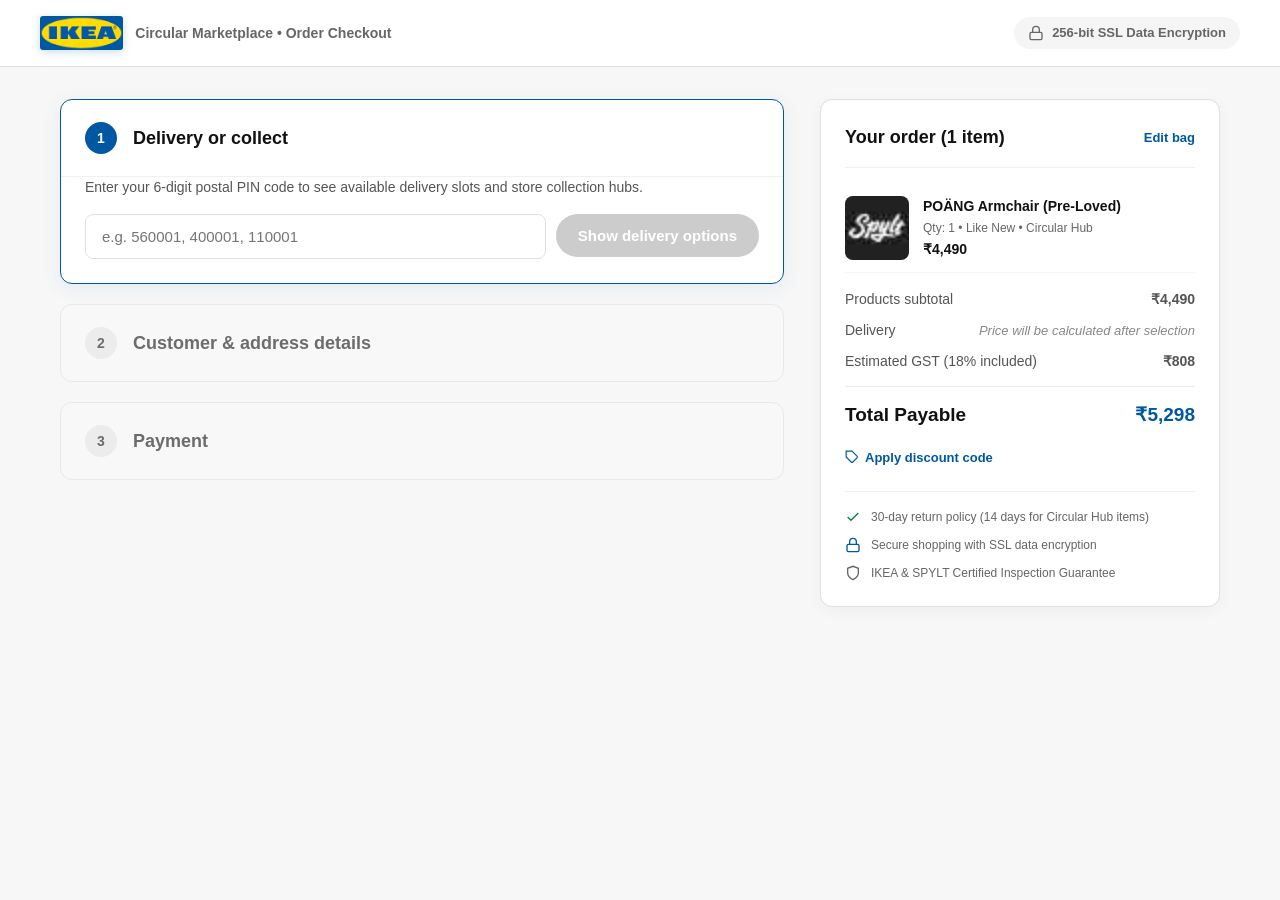
==== checkout/index.html @ 1ba8cf23 "Updates" ====
<!doctype html>
<html lang="en">

<head>
  <meta charset="UTF-8" />
  <meta name="viewport" content="width=device-width, initial-scale=1.0" />
  <meta http-equiv="Cache-Control" content="no-cache, no-store, must-revalidate" />
  <link rel="icon" type="image/svg+xml" href="/assets/6744ffba83bf874c1073eb88_favicon-CD9UqQ9M.jpg" />
  <title>Checkout — IKEA & SPYLT Order Delivery</title>

  <!-- Razorpay Checkout.js Official SDK -->
  <script src="https://checkout.razorpay.com/v1/checkout.js"></script>

  <style>
    :root {
      --ikea-blue: #0058a3;
      --ikea-blue-hover: #004b8c;
      --ikea-yellow: #ffdb00;
      --ikea-dark: #111111;
      --ikea-gray-bg: #f5f5f5;
      --ikea-border: #dfdfdf;
      --ikea-green: #00853d;
      --ikea-text-muted: #666666;
    }

    * {
      box-sizing: border-box;
      margin: 0;
      padding: 0;
    }

    body {
      font-family: -apple-system, BlinkMacSystemFont, "Segoe UI", Roboto, "Helvetica Neue", Arial, sans-serif;
      background-color: #f7f7f7;
      color: var(--ikea-dark);
      line-height: 1.5;
      min-height: 100vh;
    }

    /* Top Navigation Bar */
    .checkout-nav {
      background: #ffffff;
      border-bottom: 1px solid var(--ikea-border);
      padding: 16px 24px;
      position: sticky;
      top: 0;
      z-index: 100;
    }

    .checkout-nav-inner {
      max-width: 1200px;
      margin: 0 auto;
      display: flex;
      align-items: center;
      justify-content: space-between;
    }

    .ikea-logo-wrap {
      display: flex;
      align-items: center;
      gap: 12px;
      text-decoration: none;
      color: inherit;
    }

    .ikea-logo-box {
      background: var(--ikea-blue);
      color: var(--ikea-yellow);
      font-weight: 900;
      font-size: 22px;
      letter-spacing: 1px;
      padding: 4px 14px;
      border-radius: 4px;
      display: inline-block;
    }

    .nav-secure-badge {
      display: flex;
      align-items: center;
      gap: 8px;
      font-size: 13px;
      font-weight: 600;
      color: var(--ikea-text-muted);
      background: var(--ikea-gray-bg);
      padding: 6px 14px;
      border-radius: 20px;
    }

    /* Main Container */
    .checkout-container {
      max-width: 1200px;
      margin: 32px auto 64px auto;
      padding: 0 20px;
      display: grid;
      grid-template-columns: 1fr;
      gap: 36px;
    }

    @media (min-width: 960px) {
      .checkout-container {
        grid-template-columns: 1fr 400px;
        align-items: start;
      }
    }

    /* Left Column: Sequential Accordion */
    .accordion-section {
      background: #ffffff;
      border: 1px solid var(--ikea-border);
      border-radius: 12px;
      margin-bottom: 20px;
      overflow: hidden;
      transition: border-color 0.2s, box-shadow 0.2s;
    }

    .accordion-section.active {
      border-color: var(--ikea-blue);
      box-shadow: 0 4px 20px rgba(0, 88, 163, 0.08);
    }

    .accordion-section.disabled {
      opacity: 0.6;
      background: #fafafa;
    }

    .accordion-header {
      padding: 22px 24px;
      display: flex;
      align-items: center;
      justify-content: space-between;
      cursor: pointer;
      user-select: none;
    }

    .accordion-section.disabled .accordion-header {
      cursor: not-allowed;
    }

    .step-indicator-title {
      display: flex;
      align-items: center;
      gap: 16px;
    }

    .step-number {
      width: 32px;
      height: 32px;
      border-radius: 50%;
      background: #e5e5e5;
      color: var(--ikea-dark);
      font-weight: 700;
      font-size: 14px;
      display: flex;
      align-items: center;
      justify-content: center;
      flex-shrink: 0;
    }

    .accordion-section.active .step-number {
      background: var(--ikea-blue);
      color: #ffffff;
    }

    .accordion-section.completed .step-number {
      background: var(--ikea-green);
      color: #ffffff;
    }

    .step-title {
      font-size: 18px;
      font-weight: 700;
      color: var(--ikea-dark);
    }

    .step-edit-btn {
      background: none;
      border: none;
      color: var(--ikea-blue);
      font-size: 14px;
      font-weight: 700;
      cursor: pointer;
      padding: 4px 8px;
      border-radius: 4px;
    }

    .step-edit-btn:hover {
      text-decoration: underline;
    }

    .accordion-body {
      padding: 0 24px 24px 24px;
      border-top: 1px solid #f0f0f0;
      display: none;
    }

    .accordion-section.active .accordion-body {
      display: block;
    }

    /* Completed Summary Banner */
    .step-completed-summary {
      padding: 0 24px 18px 72px;
      font-size: 14px;
      color: #444;
      display: none;
    }

    .accordion-section.completed:not(.active) .step-completed-summary {
      display: block;
    }

    /* Form Fields & Cards */
    .form-group {
      margin-top: 18px;
    }

    .form-label {
      display: block;
      font-size: 13px;
      font-weight: 700;
      margin-bottom: 6px;
      color: #333;
    }

    .form-input {
      width: 100%;
      padding: 13px 16px;
      border: 1.5px solid var(--ikea-border);
      border-radius: 8px;
      font-size: 15px;
      outline: none;
      transition: border-color 0.2s;
      background: #ffffff;
      color: var(--ikea-dark);
    }

    .form-input:focus {
      border-color: var(--ikea-blue);
    }

    .form-input.error {
      border-color: #e00751;
      background: #fff8f9;
    }

    .form-error-msg {
      color: #e00751;
      font-size: 12px;
      font-weight: 600;
      margin-top: 4px;
      display: none;
    }

    .form-grid-2 {
      display: grid;
      grid-template-columns: 1fr;
      gap: 16px;
    }

    @media (min-width: 600px) {
      .form-grid-2 {
        grid-template-columns: 1fr 1fr;
      }
    }

    /* Delivery Option Selectable Cards */
    .delivery-options-grid {
      display: grid;
      grid-template-columns: 1fr;
      gap: 14px;
      margin-top: 18px;
    }

    @media (min-width: 600px) {
      .delivery-options-grid {
        grid-template-columns: 1fr 1fr;
      }
    }

    .delivery-card {
      border: 2px solid var(--ikea-border);
      border-radius: 10px;
      padding: 16px;
      cursor: pointer;
      transition: all 0.2s ease;
      background: #ffffff;
      display: flex;
      flex-direction: column;
      justify-content: space-between;
      position: relative;
    }

    .delivery-card:hover {
      border-color: #999;
    }

    .delivery-card.selected {
      border-color: var(--ikea-blue);
      background: #f4f8fc;
    }

    .delivery-card-header {
      display: flex;
      align-items: center;
      gap: 12px;
      margin-bottom: 8px;
    }

    .delivery-radio {
      width: 18px;
      height: 18px;
      accent-color: var(--ikea-blue);
      cursor: pointer;
    }

    .delivery-icon-wrap {
      width: 36px;
      height: 36px;
      background: #eef4fa;
      border-radius: 8px;
      display: flex;
      align-items: center;
      justify-content: center;
      color: var(--ikea-blue);
    }

    .delivery-card-title {
      font-size: 15px;
      font-weight: 700;
      color: var(--ikea-dark);
    }

    .delivery-card-desc {
      font-size: 13px;
      color: var(--ikea-text-muted);
      margin-left: 30px;
    }

    .delivery-card-fee {
      font-size: 15px;
      font-weight: 800;
      color: var(--ikea-blue);
      margin-top: 12px;
      margin-left: 30px;
    }

    .delivery-card-fee.free {
      color: var(--ikea-green);
    }

    /* Buttons */
    .btn-ikea-primary {
      background: var(--ikea-blue);
      color: #ffffff;
      border: none;
      padding: 15px 28px;
      border-radius: 30px;
      font-size: 15px;
      font-weight: 700;
      cursor: pointer;
      display: inline-flex;
      align-items: center;
      justify-content: center;
      gap: 10px;
      width: 100%;
      margin-top: 22px;
      transition: background 0.2s, transform 0.1s;
    }

    .btn-ikea-primary:hover:not(:disabled) {
      background: var(--ikea-blue-hover);
      transform: translateY(-1px);
    }

    .btn-ikea-primary:disabled {
      background: #cccccc;
      cursor: not-allowed;
      transform: none;
    }

    /* Right Column: Sticky Order Summary */
    .summary-card {
      background: #ffffff;
      border: 1px solid var(--ikea-border);
      border-radius: 12px;
      padding: 24px;
      position: sticky;
      top: 90px;
      box-shadow: 0 4px 16px rgba(0, 0, 0, 0.04);
    }

    .summary-header {
      display: flex;
      align-items: center;
      justify-content: space-between;
      border-bottom: 1px solid #f0f0f0;
      padding-bottom: 16px;
      margin-bottom: 16px;
    }

    .summary-title {
      font-size: 18px;
      font-weight: 800;
    }

    .order-item-row {
      display: flex;
      gap: 14px;
      padding: 12px 0;
      border-bottom: 1px solid #f5f5f5;
    }

    .order-item-img {
      width: 64px;
      height: 64px;
      border-radius: 8px;
      object-fit: cover;
      background: #f0f0f0;
      flex-shrink: 0;
    }

    .order-item-info {
      flex: 1;
      min-width: 0;
    }

    .order-item-name {
      font-size: 14px;
      font-weight: 700;
      color: var(--ikea-dark);
      white-space: nowrap;
      overflow: hidden;
      text-overflow: ellipsis;
    }

    .order-item-sub {
      font-size: 12px;
      color: var(--ikea-text-muted);
      margin: 2px 0;
    }

    .order-item-price {
      font-size: 14px;
      font-weight: 700;
      color: var(--ikea-dark);
    }

    /* Summary Calculations */
    .summary-line {
      display: flex;
      align-items: center;
      justify-content: space-between;
      font-size: 14px;
      color: #555555;
      margin-bottom: 10px;
    }

    .summary-line.total {
      border-top: 1.5px solid #eaeaea;
      padding-top: 14px;
      margin-top: 14px;
      font-size: 19px;
      font-weight: 900;
      color: var(--ikea-dark);
    }

    .summary-line.total .total-amount {
      color: var(--ikea-blue);
    }

    .summary-line .fee-pending {
      color: #888888;
      font-style: italic;
      font-size: 13px;
    }

    /* Discount Code Accordion */
    .discount-toggle {
      background: none;
      border: none;
      color: var(--ikea-blue);
      font-size: 13px;
      font-weight: 700;
      display: flex;
      align-items: center;
      gap: 6px;
      cursor: pointer;
      padding: 6px 0;
      margin: 14px 0 6px 0;
    }

    .discount-box {
      display: none;
      gap: 8px;
      margin-bottom: 14px;
    }

    .discount-box.open {
      display: flex;
    }

    .discount-input {
      flex: 1;
      padding: 8px 12px;
      border: 1.5px solid var(--ikea-border);
      border-radius: 6px;
      font-size: 13px;
      text-transform: uppercase;
      font-weight: 700;
    }

    .discount-apply-btn {
      background: var(--ikea-dark);
      color: #fff;
      border: none;
      border-radius: 6px;
      padding: 8px 16px;
      font-size: 13px;
      font-weight: 700;
      cursor: pointer;
    }

    /* Trust Links */
    .trust-footer {
      border-top: 1px solid #f0f0f0;
      margin-top: 20px;
      padding-top: 16px;
      display: flex;
      flex-direction: column;
      gap: 10px;
    }

    .trust-item {
      display: flex;
      align-items: center;
      gap: 10px;
      font-size: 12px;
      color: var(--ikea-text-muted);
    }

    /* Order Confirmation View */
    .order-success-card {
      background: #ffffff;
      border-radius: 16px;
      padding: 40px 32px;
      border: 1px solid var(--ikea-border);
      text-align: center;
      max-width: 640px;
      margin: 40px auto;
      box-shadow: 0 10px 30px rgba(0, 0, 0, 0.05);
    }

    .success-icon-wrap {
      width: 72px;
      height: 72px;
      background: #e6f6ec;
      color: var(--ikea-green);
      border-radius: 50%;
      display: inline-flex;
      align-items: center;
      justify-content: center;
      margin-bottom: 20px;
    }

    .loading-spinner {
      display: inline-block;
      width: 18px;
      height: 18px;
      border: 2.5px solid rgba(255, 255, 255, 0.3);
      border-radius: 50%;
      border-top-color: #ffffff;
      animation: spin 0.8s linear infinite;
    }

    @keyframes spin {
      to {
        transform: rotate(360deg);
      }
    }
  </style>
</head>

<body>

  <!-- Top Navigation Header -->
  <header class="checkout-nav">
    <div class="checkout-nav-inner">
      <a href="/marketplace" class="ikea-logo-wrap">
        <img src="/assets/image.png" alt="IKEA Logo"
          style="height:34px;border-radius:3px;box-shadow:0 2px 8px rgba(0,88,163,0.2);" />
        <span style="font-size:14px;font-weight:700;color:#666;">Circular Marketplace &bull; Order Checkout</span>
      </a>
      <div class="nav-secure-badge">
        <svg width="16" height="16" viewBox="0 0 24 24" fill="none" stroke="currentColor" stroke-width="2">
          <rect x="3" y="11" width="18" height="11" rx="2" ry="2"></rect>
          <path d="M7 11V7a5 5 0 0 1 10 0v4"></path>
        </svg>
        <span>256-bit SSL Data Encryption</span>
      </div>
    </div>
  </header>

  <!-- Main Checkout Container -->
  <main class="checkout-container" id="checkout-main-grid">

    <!-- Left Column: Sequential Accordion -->
    <div class="checkout-flow-column">

      <!-- STEP 1: DELIVERY OR COLLECT -->
      <section class="accordion-section active" id="step-1-section">
        <div class="accordion-header" id="step-1-header">
          <div class="step-indicator-title">
            <div class="step-number" id="step-1-badge">1</div>
            <h2 class="step-title">Delivery or collect</h2>
          </div>
          <button class="step-edit-btn" id="step-1-edit-btn" style="display:none;">Edit</button>
        </div>

        <div class="step-completed-summary" id="step-1-summary">
          <!-- Populated after Step 1 is completed -->
        </div>

        <div class="accordion-body" id="step-1-body">
          <p style="font-size:14px;color:#555;margin-bottom:16px;">
            Enter your 6-digit postal PIN code to see available delivery slots and store collection hubs.
          </p>

          <div style="display:flex;gap:10px;align-items:flex-start;">
            <div style="flex:1;">
              <input type="text" id="pincode-input" class="form-input" placeholder="e.g. 560001, 400001, 110001"
                maxlength="6" />
              <div class="form-error-msg" id="pincode-error">Please enter a valid 6-digit postal code.</div>
            </div>
            <button type="button" id="lookup-pincode-btn" class="btn-ikea-primary"
              style="margin-top:0;width:auto;padding:13px 22px;white-space:nowrap;" disabled>
              Show delivery options
            </button>
          </div>

          <!-- Serviceable Delivery Options (Dynamic Cards) -->
          <div id="delivery-cards-container" style="display:none;margin-top:20px;">
            <label class="form-label">Select fulfillment method:</label>
            <div class="delivery-options-grid">

              <!-- Card 1: Home Delivery -->
              <div class="delivery-card selected" id="card-home-delivery"
                onclick="window.selectDeliveryOption('home_delivery')">
                <div>
                  <div class="delivery-card-header">
                    <input type="radio" name="delivery_choice" value="home_delivery" class="delivery-radio" checked />
                    <div class="delivery-icon-wrap">
                      <svg width="20" height="20" viewBox="0 0 24 24" fill="none" stroke="currentColor"
                        stroke-width="2">
                        <rect x="1" y="3" width="15" height="13"></rect>
                        <polygon points="16 8 20 8 23 11 23 16 16 16 16 8"></polygon>
                        <circle cx="5.5" cy="18.5" r="2.5"></circle>
                        <circle cx="18.5" cy="18.5" r="2.5"></circle>
                      </svg>
                    </div>
                    <span class="delivery-card-title">Home Delivery</span>
                  </div>
                  <p class="delivery-card-desc" id="home-delivery-estimate">Estimated delivery in 2-3 days</p>
                </div>
                <div class="delivery-card-fee" id="home-delivery-fee-label">₹299</div>
              </div>

              <!-- Card 2: Store Pickup -->
              <div class="delivery-card" id="card-store-pickup" onclick="window.selectDeliveryOption('store_pickup')">
                <div>
                  <div class="delivery-card-header">
                    <input type="radio" name="delivery_choice" value="store_pickup" class="delivery-radio" />
                    <div class="delivery-icon-wrap">
                      <svg width="20" height="20" viewBox="0 0 24 24" fill="none" stroke="currentColor"
                        stroke-width="2">
                        <path d="M3 9l9-7 9 7v11a2 2 0 0 1-2 2H5a2 2 0 0 1-2-2z"></path>
                        <polyline points="9 22 9 12 15 12 15 22"></polyline>
                      </svg>
                    </div>
                    <span class="delivery-card-title">Store / Click & Collect</span>
                  </div>
                  <p class="delivery-card-desc">Ready for pickup in 2 hours</p>
                </div>
                <div class="delivery-card-fee free">FREE</div>
              </div>
            </div>

            <!-- Store Selector for Click & Collect -->
            <div id="store-picker-wrap" style="display:none;margin-top:16px;">
              <label class="form-label">Select IKEA Hub / Store for Pickup:</label>
              <select id="pickup-store-select" class="form-input" style="cursor:pointer;">
                <option value="IKEA Nagasandra, Bengaluru">IKEA Nagasandra (Manjunatha Nagar, Bengaluru)</option>
                <option value="IKEA Navi Mumbai">IKEA Navi Mumbai (Turbhe MIDC)</option>
                <option value="IKEA R City Mall, Mumbai">IKEA R City (Ghatkopar West, Mumbai)</option>
                <option value="IKEA HITEC City, Hyderabad">IKEA HITEC City (Raidurg, Hyderabad)</option>
                <option value="IKEA Customer Hub, Delhi NCR">IKEA Hub (Sector 18, Noida)</option>
              </select>
            </div>

            <button type="button" id="step-1-continue-btn" class="btn-ikea-primary">
              Continue to details
            </button>
          </div>
        </div>
      </section>

      <!-- STEP 2: DETAILS -->
      <section class="accordion-section disabled" id="step-2-section">
        <div class="accordion-header" id="step-2-header">
          <div class="step-indicator-title">
            <div class="step-number" id="step-2-badge">2</div>
            <h2 class="step-title">Customer & address details</h2>
          </div>
          <button class="step-edit-btn" id="step-2-edit-btn" style="display:none;">Edit</button>
        </div>

        <div class="step-completed-summary" id="step-2-summary">
          <!-- Populated after Step 2 is completed -->
        </div>

        <div class="accordion-body" id="step-2-body">
          <form id="step-2-form">
            <div class="form-grid-2">
              <div class="form-group">
                <label class="form-label">Full Name *</label>
                <input type="text" id="cust-name" class="form-input" placeholder="e.g. Rahul Sharma" required />
                <div class="form-error-msg" id="name-error">Please enter your full name.</div>
              </div>
              <div class="form-group">
                <label class="form-label">Mobile Phone Number *</label>
                <input type="tel" id="cust-phone" class="form-input" placeholder="+91 9876543210" required />
                <div class="form-error-msg" id="phone-error">Please enter a valid 10-digit mobile number.</div>
              </div>
            </div>

            <div class="form-group">
              <label class="form-label">Email Address (for order tracking & invoice) *</label>
              <input type="email" id="cust-email" class="form-input" placeholder="e.g. rahul@example.com" required />
              <div class="form-error-msg" id="email-error">Please enter a valid email address.</div>
            </div>

            <div id="address-fields-wrap">
              <div class="form-group">
                <label class="form-label">Street Address / Building / Flat No *</label>
                <input type="text" id="cust-address" class="form-input"
                  placeholder="e.g. Flat 402, Green Valley Apartments, 5th Main" required />
                <div class="form-error-msg" id="address-error">Please enter your complete address.</div>
              </div>

              <div class="form-grid-2">
                <div class="form-group">
                  <label class="form-label">City *</label>
                  <input type="text" id="cust-city" class="form-input" value="Bengaluru" required />
                </div>
                <div class="form-group">
                  <label class="form-label">State *</label>
                  <input type="text" id="cust-state" class="form-input" value="Karnataka" required />
                </div>
              </div>
            </div>

            <div class="form-group">
              <label class="form-label">Delivery Instructions (Optional)</label>
              <input type="text" id="cust-notes" class="form-input"
                placeholder="e.g. Call before delivery / Leave at security desk" />
            </div>

            <button type="submit" class="btn-ikea-primary" id="step-2-continue-btn">
              Continue to payment
            </button>
          </form>
        </div>
      </section>

      <!-- STEP 3: PAYMENT -->
      <section class="accordion-section disabled" id="step-3-section">
        <div class="accordion-header" id="step-3-header">
          <div class="step-indicator-title">
            <div class="step-number" id="step-3-badge">3</div>
            <h2 class="step-title">Payment</h2>
          </div>
        </div>

        <div class="accordion-body" id="step-3-body">
          <div
            style="background:#f4f8fc;border:1.5px solid #c7ddf5;border-radius:10px;padding:18px;margin-bottom:20px;">
            <div style="display:flex;align-items:center;gap:12px;margin-bottom:8px;">
              <svg width="24" height="24" viewBox="0 0 24 24" fill="none" stroke="#0058a3" stroke-width="2">
                <rect x="1" y="4" width="22" height="16" rx="2" ry="2"></rect>
                <line x1="1" y1="10" x2="23" y2="10"></line>
              </svg>
              <span style="font-size:16px;font-weight:800;color:#0058a3;">Razorpay Secure Payment Gateway</span>
              <span
                style="background:#e9aa56;color:#2b1b17;font-size:11px;font-weight:800;padding:2px 8px;border-radius:10px;margin-left:auto;">TEST
                MODE</span>
            </div>
            <p style="font-size:13px;color:#444;line-height:1.4;">
              Supports <strong>UPI (Google Pay, PhonePe, Paytm, BHIM)</strong>, <strong>Credit & Debit Cards</strong>,
              <strong>NetBanking</strong>, and <strong>Wallets</strong> with instant cryptographic signature
              verification.
            </p>
          </div>

          <div id="payment-error-banner"
            style="display:none;background:#fff2f4;border:1px solid #f5c2c7;color:#842029;padding:14px;border-radius:8px;font-size:13px;font-weight:600;margin-bottom:16px;">
            <!-- Error message -->
          </div>

          <button type="button" id="pay-with-razorpay-btn" class="btn-ikea-primary"
            style="background:#0058a3;font-size:16px;">
            <svg width="18" height="18" viewBox="0 0 24 24" fill="none" stroke="currentColor" stroke-width="2.5">
              <rect x="3" y="11" width="18" height="11" rx="2" ry="2"></rect>
              <path d="M7 11V7a5 5 0 0 1 10 0v4"></path>
            </svg>
            <span id="pay-btn-label">Pay with Razorpay</span>
          </button>

          <p style="font-size:12px;color:#777;text-align:center;margin-top:12px;">
            Transactions are encrypted with end-to-end 256-bit TLS security.
          </p>
        </div>
      </section>

    </div>

    <!-- Right Column: Sticky Order Summary Sidebar -->
    <aside class="summary-card" id="sticky-summary-sidebar">
      <div class="summary-header">
        <h3 class="summary-title" id="sidebar-order-count">Your order (1 item)</h3>
        <a href="/shopping-bag.html" style="font-size:13px;color:var(--ikea-blue);font-weight:700;text-decoration:none;">Edit
          bag</a>
      </div>

      <!-- Item Thumbnail Rows -->
      <div id="sidebar-items-list">
        <!-- Rendered dynamically -->
      </div>

      <!-- Summary Calculations -->
      <div style="margin-top:16px;">
        <div class="summary-line">
          <span>Products subtotal</span>
          <span id="summary-products-subtotal" style="font-weight:700;">₹0</span>
        </div>

        <div class="summary-line">
          <span>Delivery</span>
          <span id="summary-delivery-fee" class="fee-pending">Price will be calculated after selection</span>
        </div>

        <div class="summary-line" id="discount-line" style="display:none;color:var(--ikea-green);">
          <span>Discount Applied (<span id="discount-code-tag"></span>)</span>
          <span id="summary-discount-val">-₹0</span>
        </div>

        <div class="summary-line">
          <span>Estimated GST (18% included)</span>
          <span id="summary-tax-val" style="font-weight:600;">₹0</span>
        </div>

        <div class="summary-line total">
          <span>Total Payable</span>
          <span class="total-amount" id="summary-total-val">₹0</span>
        </div>
      </div>

      <!-- Collapsible Discount Code -->
      <button type="button" class="discount-toggle" id="toggle-discount-btn">
        <svg width="14" height="14" viewBox="0 0 24 24" fill="none" stroke="currentColor" stroke-width="2">
          <path d="M20.59 13.41l-7.17 7.17a2 2 0 0 1-2.83 0L2 12V2h10l8.59 8.59a2 2 0 0 1 0 2.82z"></path>
          <line x1="7" y1="7" x2="7.01" y2="7"></line>
        </svg>
        <span>Apply discount code</span>
      </button>

      <div class="discount-box" id="discount-box">
        <input type="text" id="discount-input" class="discount-input" placeholder="e.g. IKEA10" />
        <button type="button" id="apply-discount-btn" class="discount-apply-btn">Apply</button>
      </div>

      <!-- Static Trust & Policy Links -->
      <div class="trust-footer">
        <div class="trust-item">
          <svg width="16" height="16" viewBox="0 0 24 24" fill="none" stroke="#00853d" stroke-width="2">
            <polyline points="20 6 9 17 4 12"></polyline>
          </svg>
          <span>30-day return policy (14 days for Circular Hub items)</span>
        </div>
        <div class="trust-item">
          <svg width="16" height="16" viewBox="0 0 24 24" fill="none" stroke="#0058a3" stroke-width="2">
            <rect x="3" y="11" width="18" height="11" rx="2" ry="2"></rect>
            <path d="M7 11V7a5 5 0 0 1 10 0v4"></path>
          </svg>
          <span>Secure shopping with SSL data encryption</span>
        </div>
        <div class="trust-item">
          <svg width="16" height="16" viewBox="0 0 24 24" fill="none" stroke="#666" stroke-width="2">
            <path d="M12 22s8-4 8-10V5l-8-3-8 3v7c0 6 8 10 8 10z"></path>
          </svg>
          <span>IKEA & SPYLT Certified Inspection Guarantee</span>
        </div>
      </div>
    </aside>

  </main>

  <!-- Full Order Confirmation View (Hidden Initially) -->
  <div id="order-confirmation-screen" style="display:none;padding:0 20px;">
    <div class="order-success-card">
      <div class="success-icon-wrap">
        <svg width="40" height="40" viewBox="0 0 24 24" fill="none" stroke="currentColor" stroke-width="3">
          <polyline points="20 6 9 17 4 12"></polyline>
        </svg>
      </div>
      <h1 style="font-size:26px;font-weight:900;color:var(--ikea-dark);margin-bottom:8px;">Thank You for Your Order!
      </h1>
      <p style="color:#555;font-size:15px;margin-bottom:24px;">
        Your payment has been verified successfully. A confirmation receipt has been sent to your email.
      </p>

      <div
        style="background:#f8f9fa;border:1px solid #e9ecef;border-radius:12px;padding:20px;text-align:left;margin-bottom:24px;font-size:14px;line-height:1.8;">
        <div
          style="display:flex;justify-content:space-between;border-bottom:1px solid #e5e5e5;padding-bottom:8px;margin-bottom:8px;">
          <span style="color:#666;">Order ID:</span>
          <strong id="confirm-order-id" style="color:var(--ikea-blue);font-family:monospace;font-size:15px;"></strong>
        </div>
        <div
          style="display:flex;justify-content:space-between;border-bottom:1px solid #e5e5e5;padding-bottom:8px;margin-bottom:8px;">
          <span style="color:#666;">Payment ID:</span>
          <strong id="confirm-payment-id" style="font-family:monospace;font-size:13px;"></strong>
        </div>
        <div
          style="display:flex;justify-content:space-between;border-bottom:1px solid #e5e5e5;padding-bottom:8px;margin-bottom:8px;">
          <span style="color:#666;">Estimated Fulfillment:</span>
          <strong id="confirm-delivery-estimate" style="color:var(--ikea-green);"></strong>
        </div>
        <div style="display:flex;justify-content:space-between;">
          <span style="color:#666;">Total Amount Paid:</span>
          <strong id="confirm-total-amount" style="font-size:16px;color:var(--ikea-dark);"></strong>
        </div>
      </div>

      <div style="display:flex;gap:12px;justify-content:center;">
        <a href="/marketplace" class="btn-ikea-primary" style="margin-top:0;width:auto;text-decoration:none;">
          Return to Marketplace
        </a>
        <a href="/" class="btn-ikea-primary" style="margin-top:0;width:auto;background:#111;text-decoration:none;">
          Back to IKEA Store
        </a>
      </div>
    </div>
  </div>

  <!-- API SDK -->
  <script src="/ecommerce-api.js"></script>

  <!-- Checkout Logic Script -->
  <script>
    (function () {
      // Checkout State
      let checkoutState = {
        currentStep: 1,
        pincode: '',
        deliveryMethod: 'home_delivery',
        pickupStore: 'IKEA Nagasandra, Bengaluru',
        deliveryFee: 299,
        deliveryEstimate: 'Tuesday, 30 Sep',
        customer: {
          name: '',
          phone: '',
          email: '',
          address: '',
          city: 'Bengaluru',
          state: 'Karnataka',
          notes: ''
        },
        discountCode: null,
        discountAmount: 0,
        items: []
      };

      // Restore session state if available
      try {
        const saved = sessionStorage.getItem('ikea_checkout_saved_state');
        if (saved) {
          const parsed = JSON.parse(saved);
          checkoutState = { ...checkoutState, ...parsed };
        }
      } catch (e) { }

      // Parse Query Params (e.g. ?productId=sh-001 or direct item checkout)
      const urlParams = new URLSearchParams(window.location.search);
      const queryProductId = urlParams.get('productId');

      // 1. Initialize Order Items
      async function initOrderItems() {
        if (queryProductId) {
          try {
            const products = await window.ecommerceAPI.request('/products');
            const found = products.find(p => p.id === queryProductId);
            if (found) {
              checkoutState.items = [{
                id: found.id,
                name: found.name,
                price: found.price,
                quantity: 1,
                image_url: found.image_url,
                condition: found.condition || 'Verified Second-Hand'
              }];
            }
          } catch (e) {
            console.error('Failed to load item:', e);
          }
        }

        // If no direct item in query, load from server cart
        if (!checkoutState.items.length) {
          try {
            const cart = await window.ecommerceAPI.getCart();
            if (cart.items && cart.items.length) {
              checkoutState.items = cart.items.map(ci => ({
                id: ci.product_id,
                name: ci.product ? ci.product.name : 'IKEA Item',
                price: ci.product ? ci.product.price : (ci.subtotal / ci.quantity),
                quantity: ci.quantity,
                image_url: ci.product ? ci.product.image_url : '/assets/6744ffba83bf874c1073eb88_favicon-CD9UqQ9M.jpg',
                condition: ci.product && ci.product.is_second_hand ? (ci.product.condition || 'Verified Pre-Loved') : 'Brand New'
              }));
            }
          } catch (e) {
            console.error('Cart load error:', e);
          }
        }

        // Default Fallback Item if empty
        if (!checkoutState.items.length) {
          checkoutState.items = [{
            id: 'sh-001',
            name: 'POÄNG Armchair (Pre-Loved)',
            price: 4490,
            quantity: 1,
            image_url: 'https://images.unsplash.com/photo-1567538096630-e0c55bd6374c?auto=format&fit=crop&w=800&q=80',
            condition: 'Like New • Circular Hub'
          }];
        }

        renderSidebar();
        restoreStepForms();
      }

      // 2. Render Sticky Order Summary Sidebar
      function renderSidebar() {
        const listEl = document.getElementById('sidebar-items-list');
        const countEl = document.getElementById('sidebar-order-count');
        const subtotalEl = document.getElementById('summary-products-subtotal');
        const deliveryEl = document.getElementById('summary-delivery-fee');
        const taxEl = document.getElementById('summary-tax-val');
        const totalEl = document.getElementById('summary-total-val');
        const payBtnLabel = document.getElementById('pay-btn-label');

        const totalQty = checkoutState.items.reduce((sum, item) => sum + item.quantity, 0);
        countEl.textContent = `Your order (${totalQty} ${totalQty === 1 ? 'item' : 'items'})`;

        let subtotal = 0;
        listEl.innerHTML = checkoutState.items.map(item => {
          const itemSub = item.price * item.quantity;
          subtotal += itemSub;
          return `
            <div class="order-item-row">
              <img src="${item.image_url}" alt="${item.name}" class="order-item-img" onerror="this.src='/assets/6744ffba83bf874c1073eb88_favicon-CD9UqQ9M.jpg'" />
              <div class="order-item-info">
                <div class="order-item-name">${item.name}</div>
                <div class="order-item-sub">Qty: ${item.quantity} &bull; ${item.condition}</div>
                <div class="order-item-price">₹${itemSub.toLocaleString('en-IN')}</div>
              </div>
            </div>
          `;
        }).join('');

        subtotalEl.textContent = `₹${subtotal.toLocaleString('en-IN')}`;

        // Delivery Fee
        let fee = 0;
        if (checkoutState.currentStep >= 2 || checkoutState.pincode) {
          if (checkoutState.deliveryMethod === 'store_pickup' || subtotal >= 5000) {
            deliveryEl.textContent = 'FREE';
            deliveryEl.className = 'delivery-card-fee free';
            fee = 0;
          } else {
            deliveryEl.textContent = '₹299';
            deliveryEl.className = 'summary-line';
            fee = 299;
          }
        } else {
          deliveryEl.textContent = 'Price will be calculated after selection';
          deliveryEl.className = 'fee-pending';
        }

        // Discount
        let discount = 0;
        if (checkoutState.discountCode) {
          const code = checkoutState.discountCode.toUpperCase();
          if (code === 'IKEA10' || code === 'SPYLT10') {
            discount = Math.round(subtotal * 0.10);
          } else if (code === 'IKEA500' || code === 'SPYLT500') {
            discount = Math.min(500, subtotal);
          } else if (code === 'WELCOME2026') {
            discount = Math.round(subtotal * 0.15);
          }
          document.getElementById('discount-line').style.display = 'flex';
          document.getElementById('discount-code-tag').textContent = code;
          document.getElementById('summary-discount-val').textContent = `-₹${discount.toLocaleString('en-IN')}`;
        } else {
          document.getElementById('discount-line').style.display = 'none';
        }

        // Calculations
        const taxable = Math.max(0, subtotal - discount);
        const tax = Math.round(taxable * 0.18);
        const total = Math.round(taxable + fee + tax);

        taxEl.textContent = `₹${tax.toLocaleString('en-IN')}`;
        totalEl.textContent = `₹${total.toLocaleString('en-IN')}`;

        if (payBtnLabel) {
          payBtnLabel.textContent = `Pay ₹${total.toLocaleString('en-IN')} with Razorpay`;
        }

        checkoutState.calculatedTotal = total;
        checkoutState.calculatedSubtotal = subtotal;
        checkoutState.calculatedTax = tax;
        checkoutState.deliveryFee = fee;

        saveState();
      }

      function saveState() {
        try {
          sessionStorage.setItem('ikea_checkout_saved_state', JSON.stringify(checkoutState));
        } catch (e) { }
      }

      // 3. Step 1: Pincode & Delivery Options
      const pincodeInput = document.getElementById('pincode-input');
      const lookupBtn = document.getElementById('lookup-pincode-btn');
      const deliveryCardsContainer = document.getElementById('delivery-cards-container');
      const pincodeError = document.getElementById('pincode-error');
      const step1ContinueBtn = document.getElementById('step-1-continue-btn');

      pincodeInput.addEventListener('input', function (e) {
        const val = e.target.value.replace(/\D/g, '').substring(0, 6);
        e.target.value = val;
        pincodeError.style.display = 'none';
        lookupBtn.disabled = (val.length !== 6);
      });

      lookupBtn.addEventListener('click', async function () {
        const pin = pincodeInput.value.trim();
        if (pin.length !== 6) return;

        lookupBtn.disabled = true;
        lookupBtn.innerHTML = '<span class="loading-spinner"></span> Checking...';

        try {
          const res = await window.ecommerceAPI.getDeliveryOptions(pin);
          checkoutState.pincode = pin;
          checkoutState.customer.city = res.city || 'Bengaluru';
          checkoutState.customer.state = res.state || 'Karnataka';

          document.getElementById('cust-city').value = checkoutState.customer.city;
          document.getElementById('cust-state').value = checkoutState.customer.state;

          const homeOpt = res.options.find(o => o.id === 'home_delivery');
          if (homeOpt) {
            document.getElementById('home-delivery-estimate').textContent = homeOpt.subtitle;
            checkoutState.deliveryEstimate = homeOpt.estimated_date;
          }

          deliveryCardsContainer.style.display = 'block';
          renderSidebar();
        } catch (err) {
          pincodeError.textContent = err.message || 'Pincode not serviceable';
          pincodeError.style.display = 'block';
        } finally {
          lookupBtn.disabled = false;
          lookupBtn.textContent = 'Check';
        }
      });

      window.selectDeliveryOption = function (type) {
        checkoutState.deliveryMethod = type;
        const cardHome = document.getElementById('card-home-delivery');
        const cardStore = document.getElementById('card-store-pickup');
        const storePicker = document.getElementById('store-picker-wrap');

        if (type === 'home_delivery') {
          cardHome.classList.add('selected');
          cardStore.classList.remove('selected');
          cardHome.querySelector('input').checked = true;
          storePicker.style.display = 'none';
          document.getElementById('address-fields-wrap').style.display = 'block';
        } else {
          cardStore.classList.add('selected');
          cardHome.classList.remove('selected');
          cardStore.querySelector('input').checked = true;
          storePicker.style.display = 'block';
          document.getElementById('address-fields-wrap').style.display = 'none';
        }
        renderSidebar();
      };

      step1ContinueBtn.addEventListener('click', function () {
        if (!checkoutState.pincode) return;

        // Complete Step 1
        const summaryText = checkoutState.deliveryMethod === 'home_delivery'
          ? `&check; Home Delivery to ${checkoutState.pincode} (${checkoutState.customer.city}, ${checkoutState.customer.state}) &bull; Est: ${checkoutState.deliveryEstimate} &bull; ${checkoutState.deliveryFee === 0 ? 'FREE' : '₹299'}`
          : `&check; Store Pickup at ${document.getElementById('pickup-store-select').value} &bull; FREE (Ready in 2 hrs)`;

        document.getElementById('step-1-summary').innerHTML = summaryText;
        document.getElementById('step-1-edit-btn').style.display = 'block';

        setStep(2);
      });

      document.getElementById('step-1-edit-btn').addEventListener('click', () => setStep(1));
      document.getElementById('step-2-edit-btn').addEventListener('click', () => setStep(2));

      // 4. Step 2: Details Form
      const step2Form = document.getElementById('step-2-form');

      step2Form.addEventListener('submit', function (e) {
        e.preventDefault();
        const name = document.getElementById('cust-name').value.trim();
        const phone = document.getElementById('cust-phone').value.trim();
        const email = document.getElementById('cust-email').value.trim();
        const address = document.getElementById('cust-address').value.trim();
        const city = document.getElementById('cust-city').value.trim();
        const state = document.getElementById('cust-state').value.trim();
        const notes = document.getElementById('cust-notes').value.trim();

        let valid = true;
        if (name.length < 2) {
          document.getElementById('name-error').style.display = 'block';
          valid = false;
        } else {
          document.getElementById('name-error').style.display = 'none';
        }

        const phoneClean = phone.replace(/\D/g, '');
        if (phoneClean.length < 10) {
          document.getElementById('phone-error').style.display = 'block';
          valid = false;
        } else {
          document.getElementById('phone-error').style.display = 'none';
        }

        if (!/^[^\s@]+@[^\s@]+\.[^\s@]+$/.test(email)) {
          document.getElementById('email-error').style.display = 'block';
          valid = false;
        } else {
          document.getElementById('email-error').style.display = 'none';
        }

        if (checkoutState.deliveryMethod === 'home_delivery' && address.length < 5) {
          document.getElementById('address-error').style.display = 'block';
          valid = false;
        } else {
          document.getElementById('address-error').style.display = 'none';
        }

        if (!valid) return;

        checkoutState.customer = { name, phone: phoneClean, email, address, city, state, notes };
        checkoutState.pickupStore = document.getElementById('pickup-store-select').value;

        // Complete Step 2
        const summaryText = `&check; ${name} &bull; +91 ${phoneClean} &bull; ${email} ${checkoutState.deliveryMethod === 'home_delivery' ? `&bull; ${address}, ${city}` : `&bull; Pickup Hub: ${checkoutState.pickupStore}`}`;
        document.getElementById('step-2-summary').innerHTML = summaryText;
        document.getElementById('step-2-edit-btn').style.display = 'block';

        setStep(3);
      });

      // Step Controller
      function setStep(step) {
        checkoutState.currentStep = step;
        const s1 = document.getElementById('step-1-section');
        const s2 = document.getElementById('step-2-section');
        const s3 = document.getElementById('step-3-section');

        s1.className = 'accordion-section' + (step === 1 ? ' active' : (step > 1 ? ' completed' : ''));
        s2.className = 'accordion-section' + (step === 2 ? ' active' : (step > 2 ? ' completed' : (step < 2 ? ' disabled' : '')));
        s3.className = 'accordion-section' + (step === 3 ? ' active' : (step < 3 ? ' disabled' : ''));

        renderSidebar();
      }

      function restoreStepForms() {
        if (checkoutState.pincode) {
          pincodeInput.value = checkoutState.pincode;
          lookupBtn.disabled = false;
          deliveryCardsContainer.style.display = 'block';
        }
        if (checkoutState.customer.name) {
          document.getElementById('cust-name').value = checkoutState.customer.name;
          document.getElementById('cust-phone').value = checkoutState.customer.phone;
          document.getElementById('cust-email').value = checkoutState.customer.email;
          document.getElementById('cust-address').value = checkoutState.customer.address;
          document.getElementById('cust-city').value = checkoutState.customer.city;
          document.getElementById('cust-state').value = checkoutState.customer.state;
        }
      }

      // 5. Discount Code Toggle
      const discountToggle = document.getElementById('toggle-discount-btn');
      const discountBox = document.getElementById('discount-box');
      const applyDiscountBtn = document.getElementById('apply-discount-btn');

      discountToggle.addEventListener('click', () => {
        discountBox.classList.toggle('open');
      });

      applyDiscountBtn.addEventListener('click', () => {
        const val = document.getElementById('discount-input').value.trim().toUpperCase();
        if (['IKEA10', 'SPYLT10', 'IKEA500', 'SPYLT500', 'WELCOME2026'].includes(val)) {
          checkoutState.discountCode = val;
          renderSidebar();
          discountBox.classList.remove('open');
        } else {
          alert('Invalid promo code. Try IKEA10 or SPYLT500');
        }
      });

      // 6. Step 3: Razorpay Test Mode Checkout & Verification
      const payBtn = document.getElementById('pay-with-razorpay-btn');
      const errorBanner = document.getElementById('payment-error-banner');

      payBtn.addEventListener('click', async function () {
        errorBanner.style.display = 'none';
        payBtn.disabled = true;
        payBtn.innerHTML = '<span class="loading-spinner"></span> Creating secure order...';

        try {
          // 1. Create Order on Backend (Server Calculates Totals)
          const orderPayload = {
            customer_name: checkoutState.customer.name,
            customer_email: checkoutState.customer.email,
            customer_phone: checkoutState.customer.phone,
            shipping_address: checkoutState.deliveryMethod === 'home_delivery' ? checkoutState.customer.address : checkoutState.pickupStore,
            city: checkoutState.customer.city,
            state: checkoutState.customer.state,
            pincode: checkoutState.pincode,
            delivery_method: checkoutState.deliveryMethod,
            pickup_store: checkoutState.deliveryMethod === 'store_pickup' ? checkoutState.pickupStore : null,
            discount_code: checkoutState.discountCode,
            items: checkoutState.items.map(it => ({
              product_id: it.id,
              quantity: it.quantity,
              selected_color: 'Standard'
            })),
            notes: checkoutState.customer.notes
          };

          const rzpOrder = await window.ecommerceAPI.createOrder(orderPayload);

          // 2. Open Razorpay Checkout Modal
          const options = {
            key: rzpOrder.key_id,
            amount: rzpOrder.amount_in_paise,
            currency: rzpOrder.currency || "INR",
            name: "IKEA & SPYLT Hub",
            description: `Order #${rzpOrder.order_id}`,
            image: "https://images.unsplash.com/photo-1555041469-a586c61ea9bc?auto=format&fit=crop&w=200&q=80",
            order_id: rzpOrder.razorpay_order_id.startsWith("order_rzp_") ? undefined : rzpOrder.razorpay_order_id,
            prefill: {
              name: checkoutState.customer.name,
              email: checkoutState.customer.email,
              contact: checkoutState.customer.phone
            },
            theme: {
              color: "#0058a3"
            },
            handler: async function (response) {
              // 3. Payment Success Callback -> Cryptographic Server Verification
              payBtn.innerHTML = '<span class="loading-spinner"></span> Verifying payment signature...';
              try {
                const verified = await window.ecommerceAPI.verifyPayment({
                  order_id: rzpOrder.order_id,
                  razorpay_order_id: rzpOrder.razorpay_order_id,
                  razorpay_payment_id: response.razorpay_payment_id || `pay_rzp_${Date.now()}`,
                  razorpay_signature: response.razorpay_signature || `sig_rzp_${Date.now()}`
                });

                showOrderSuccess(verified);
              } catch (verErr) {
                showPaymentError('Payment signature verification failed. Please contact support.');
              }
            },
            modal: {
              ondismiss: function () {
                payBtn.disabled = false;
                renderSidebar();
              }
            }
          };

          // 2. Open Razorpay Checkout Modal or Sandbox Test Verification
          if (typeof Razorpay !== 'undefined' && !rzpOrder.key_id.startsWith("rzp_test_IKEASpylt2026")) {
            const rzp = new Razorpay(options);
            rzp.on('payment.failed', function (resp) {
              showPaymentError(`Payment failed: ${resp.error.description || 'Transaction cancelled.'}`);
            });
            rzp.open();
          } else {
            // Test Mode Instant Verification
            setTimeout(async () => {
              try {
                const simPayId = `pay_test_${Math.random().toString(36).substring(2, 10)}`;
                const verified = await window.ecommerceAPI.verifyPayment({
                  order_id: rzpOrder.order_id,
                  razorpay_order_id: rzpOrder.razorpay_order_id,
                  razorpay_payment_id: simPayId,
                  razorpay_signature: `demo_sig_${rzpOrder.order_id}`
                });
                showOrderSuccess(verified);
              } catch (verErr) {
                showPaymentError('Payment verification failed.');
              }
            }, 600);
          }
        } catch (err) {
          showPaymentError(err.message || 'Failed to initiate Razorpay order.');
        }
      });

      function showPaymentError(msg) {
        errorBanner.textContent = msg;
        errorBanner.style.display = 'block';
        payBtn.disabled = false;
        renderSidebar();
      }

      function showOrderSuccess(order) {
        sessionStorage.removeItem('ikea_checkout_saved_state');
        document.getElementById('checkout-main-grid').style.display = 'none';
        document.getElementById('order-confirmation-screen').style.display = 'block';

        document.getElementById('confirm-order-id').textContent = order.id;
        document.getElementById('confirm-payment-id').textContent = order.razorpay_payment_id || 'RZP-TEST-PAID';
        document.getElementById('confirm-delivery-estimate').textContent = checkoutState.deliveryEstimate || 'Tuesday, 30 Sep 2026';
        document.getElementById('confirm-total-amount').textContent = `₹${order.total_amount.toLocaleString('en-IN')}`;
      }

      // Initialize
      initOrderItems();
    })();
  </script>
</body>

</html>
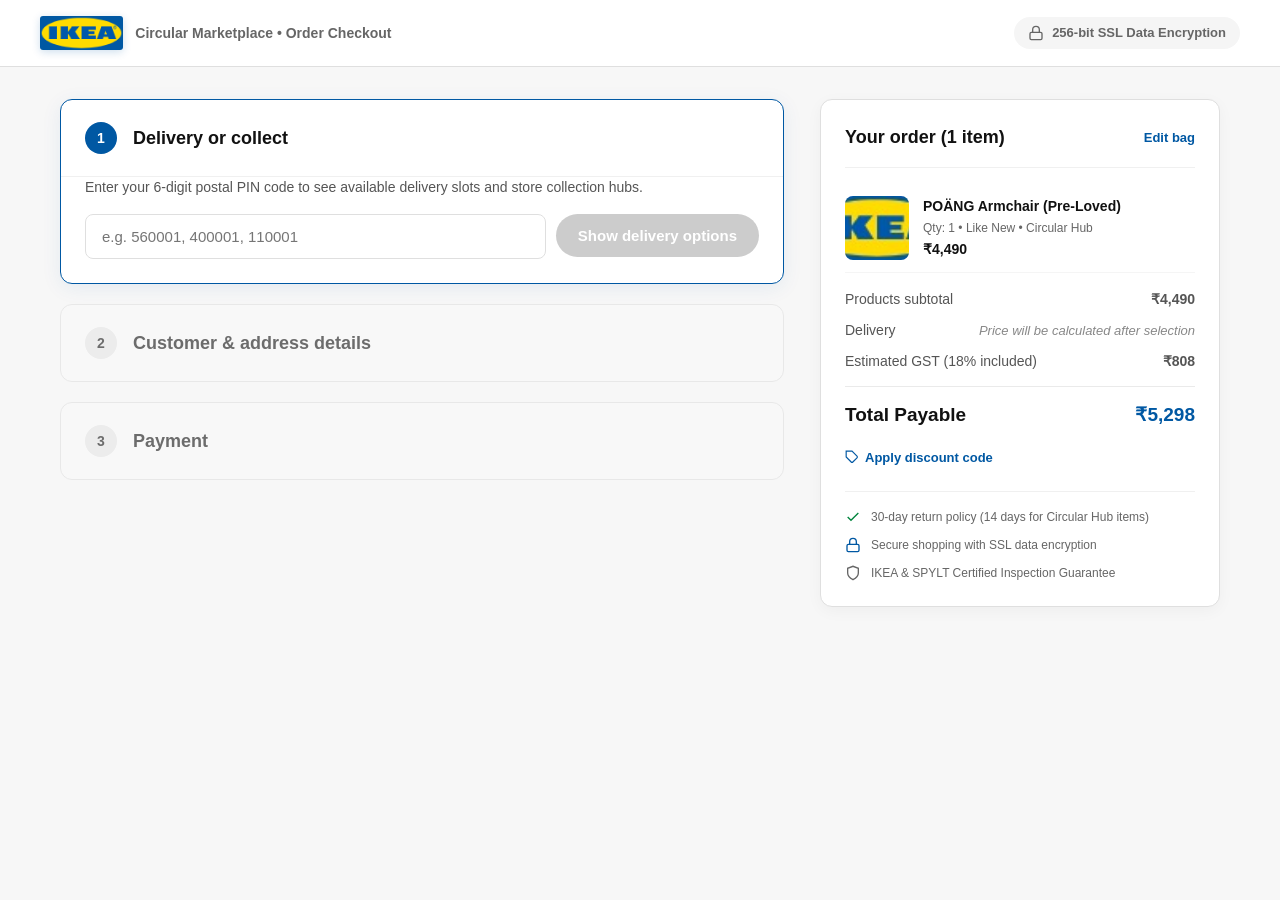
==== commit 2da1ba1d: "Tanushri's laptop work" ====
--- a/checkout/index.html
+++ b/checkout/index.html
@@ -6,7 +6,7 @@
   <meta name="viewport" content="width=device-width, initial-scale=1.0" />
   <meta http-equiv="Cache-Control" content="no-cache, no-store, must-revalidate" />
   <link rel="icon" type="image/svg+xml" href="/assets/6744ffba83bf874c1073eb88_favicon-CD9UqQ9M.jpg" />
-  <title>Checkout — IKEA & SPYLT Order Delivery</title>
+  <title>Checkout — IKEA Order Delivery</title>
 
   <!-- Razorpay Checkout.js Official SDK -->
   <script src="https://checkout.razorpay.com/v1/checkout.js"></script>
